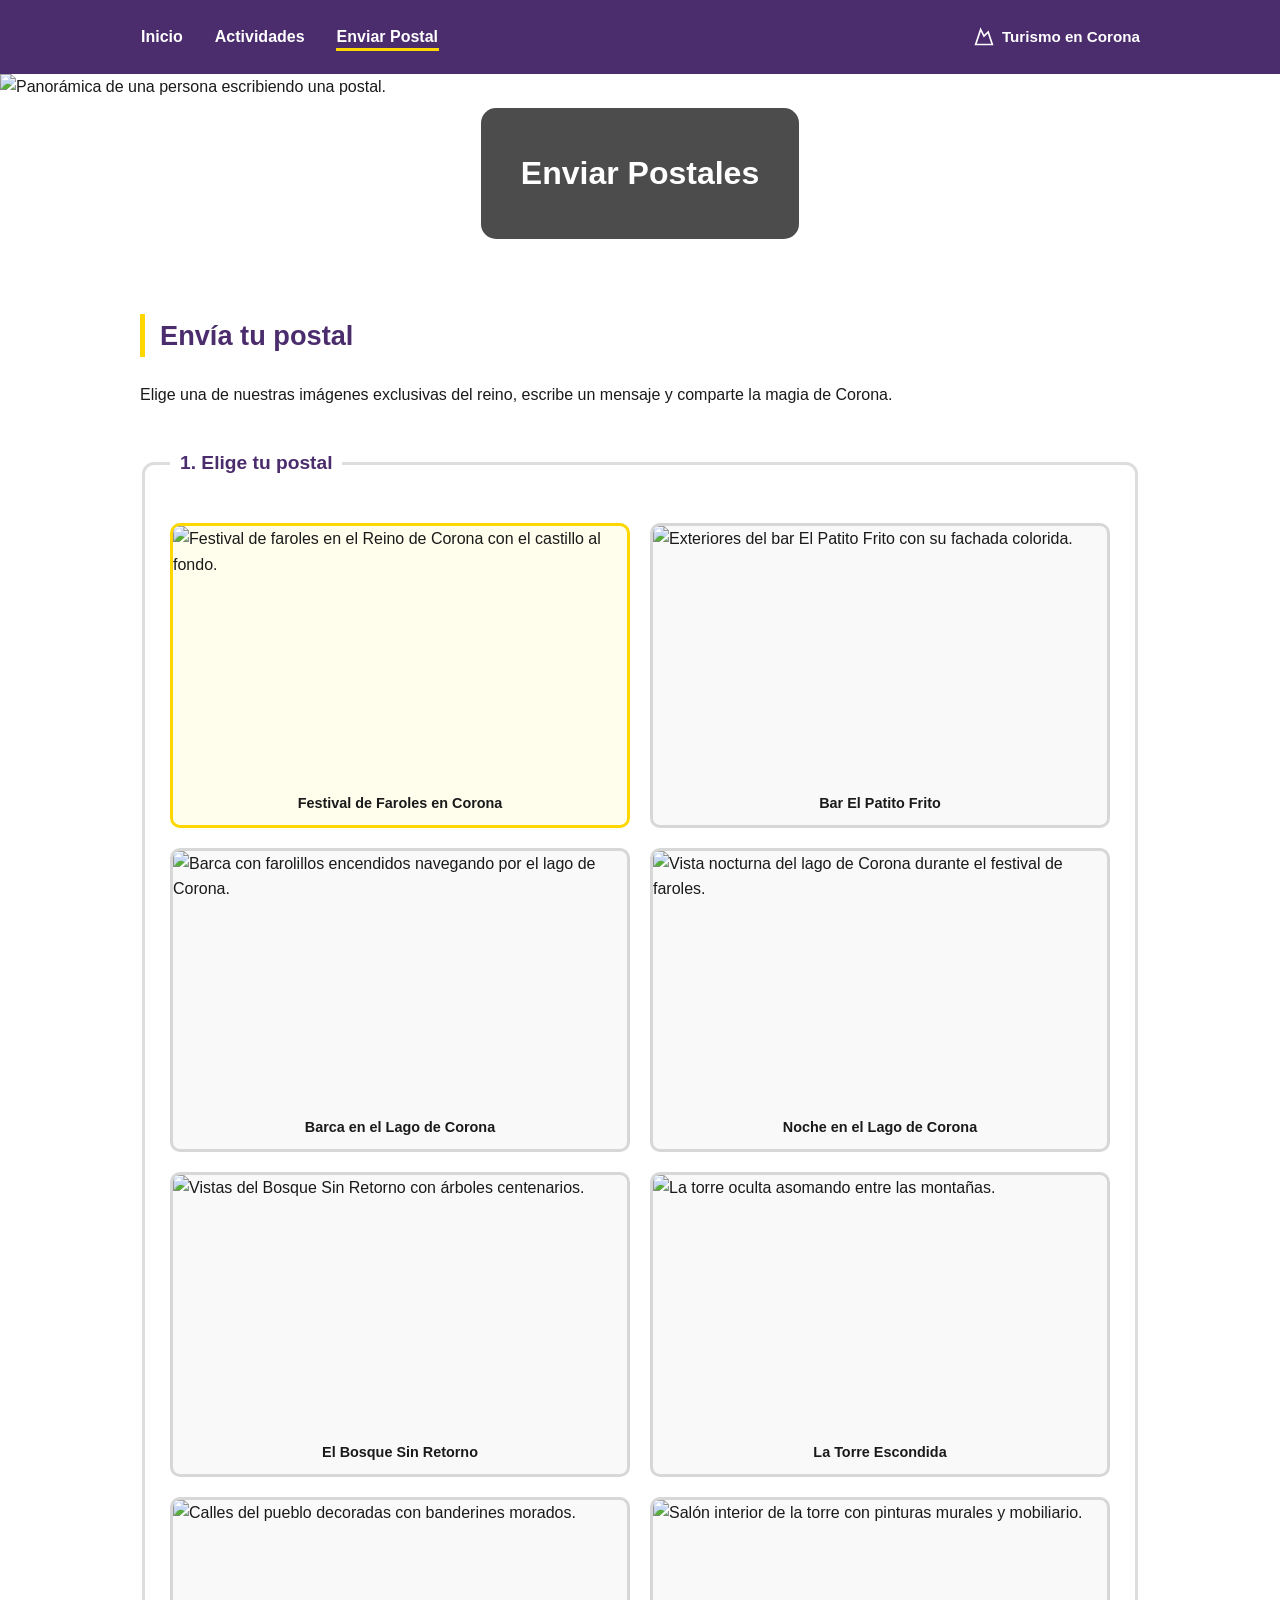
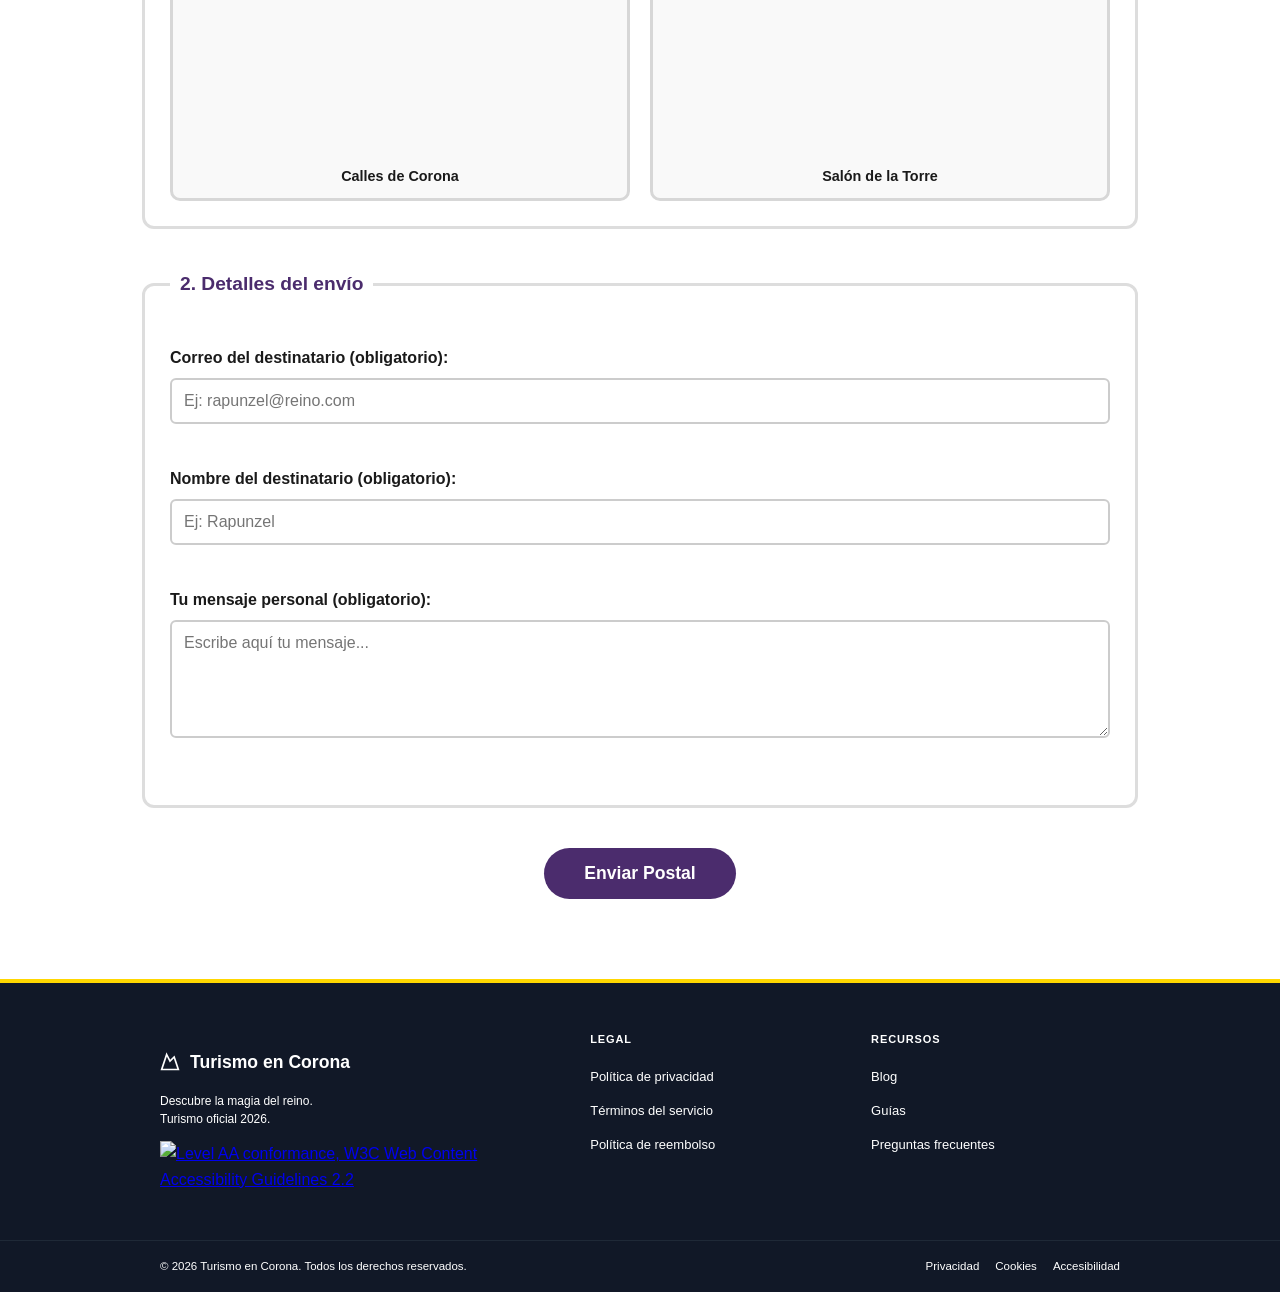
==== postales.html @ 6c82685d "Archivos 1" ====
<!DOCTYPE html>
<html lang="es">

<head>
    <meta charset="UTF-8">
    <meta name="viewport" content="width=device-width, initial-scale=1.0">
    <meta name="description" content="Personaliza y envía una postal virtual del Reino de Corona.">
    <title>Turismo en Corona - Postales</title>
    <link rel="icon" type="image/x-icon" href="./images/icono.svg">
    <link rel="stylesheet" href="style.css">
</head>

<body>

    <a class="saltar-contenido" href="#contenido-principal">Saltar al contenido principal</a>

    <header class="encabezado-sitio">
        <nav aria-label="Menú principal" class="nav-principal">
            <ul class="nav-lista">
                <li><a href="index.html">Inicio</a></li>
                <li><a href="actividades.html">Actividades</a></li>
                <li><a href="postales.html" aria-current="page">Enviar Postal</a></li>
            </ul>
            <div class="nav-marca" aria-hidden="true">
                <svg xmlns="http://www.w3.org/2000/svg" width="20" height="20" viewBox="0 0 24 24" fill="none"
                    stroke="currentColor" stroke-width="2" focusable="false">
                    <path d="m8 3 4 8 5-5 5 15H2L8 3z" />
                </svg>
                <span>Turismo en Corona</span>
            </div>
        </nav>
    </header>

    <section class="seccion-portada portada-secundaria" aria-label="Portada de enviar postales">
        <div class="portada-superposicion">
            <h1 class="portada-titulo">Enviar Postales</h1>
        </div>
        <img src="images/postales.png" alt="Panorámica de una persona escribiendo una postal." class="portada-imagen">
    </section>

    <main id="contenido-principal" class="contenedor-global">

        <section class="seccion-introduccion-formulario">
            <h2 class="titulo-seccion">Envía tu postal</h2>
            <p>Elige una de nuestras imágenes exclusivas del reino, escribe un mensaje y comparte la magia de Corona.
            </p>
        </section>

        <form action="#" method="post" class="formulario-postal" novalidate id="form-postal">

            <fieldset class="grupo-postales">
                <legend class="titulo-fieldset">1. Elige tu postal</legend>
                <div class="cuadricula-postales">
                    <div class="opcion-postal">
                        <input type="radio" id="p1" name="postal" value="reino" checked>
                        <label for="p1">
                            <img src="images/postal_reinoDeCorona.png"
                                alt="Festival de faroles en el Reino de Corona con el castillo al fondo.">
                            <span>Festival de Faroles en Corona</span>
                        </label>
                    </div>
                    <div class="opcion-postal">
                        <input type="radio" id="p2" name="postal" value="bar">
                        <label for="p2">
                            <img src="images/postal_barElPatitoFrito.png"
                                alt="Exteriores del bar El Patito Frito con su fachada colorida.">
                            <span>Bar El Patito Frito</span>
                        </label>
                    </div>
                    <div class="opcion-postal">
                        <input type="radio" id="p3" name="postal" value="barca">
                        <label for="p3">
                            <img src="images/postal_barcaLagoDeCorona.png"
                                alt="Barca con farolillos encendidos navegando por el lago de Corona.">
                            <span>Barca en el Lago de Corona</span>
                        </label>
                    </div>
                    <div class="opcion-postal">
                        <input type="radio" id="p4" name="postal" value="lago">
                        <label for="p4">
                            <img src="images/postal_lagoDeCorona.png"
                                alt="Vista nocturna del lago de Corona durante el festival de faroles.">
                            <span>Noche en el Lago de Corona</span>
                        </label>
                    </div>
                    <div class="opcion-postal">
                        <input type="radio" id="p5" name="postal" value="bosque">
                        <label for="p5">
                            <img src="images/postal_elBosqueSinRetorno.png"
                                alt="Vistas del Bosque Sin Retorno con árboles centenarios.">
                            <span>El Bosque Sin Retorno</span>
                        </label>
                    </div>
                    <div class="opcion-postal">
                        <input type="radio" id="p6" name="postal" value="torre">
                        <label for="p6">
                            <img src="images/postal_torre.png" alt="La torre oculta asomando entre las montañas.">
                            <span>La Torre Escondida</span>
                        </label>
                    </div>
                    <div class="opcion-postal">
                        <input type="radio" id="p7" name="postal" value="pueblo">
                        <label for="p7">
                            <img src="images/postal_calleDeCorona.png"
                                alt="Calles del pueblo decoradas con banderines morados.">
                            <span>Calles de Corona</span>
                        </label>
                    </div>
                    <div class="opcion-postal">
                        <input type="radio" id="p8" name="postal" value="salon">
                        <label for="p8">
                            <img src="images/postal_salonDeLaTorre.png"
                                alt="Salón interior de la torre con pinturas murales y mobiliario.">
                            <span>Salón de la Torre</span>
                        </label>
                    </div>
                </div>
            </fieldset>

            <fieldset class="datos-destinatario">
                <legend class="titulo-fieldset">2. Detalles del envío</legend>
                <div class="campo">
                    <label for="correo">Correo del destinatario (obligatorio):</label>
                    <input type="email" id="correo" name="correo" required placeholder="Ej: rapunzel@reino.com"
                        autocomplete="email" aria-describedby="error-correo" aria-invalid="false">
                    <span id="error-correo" class="mensaje-error" role="alert" aria-live="polite"></span>
                </div>
                <div class="campo">
                    <label for="nombre">Nombre del destinatario (obligatorio):</label>
                    <input type="text" id="nombre" name="nombre" required placeholder="Ej: Rapunzel" autocomplete="name"
                        aria-describedby="error-nombre" aria-invalid="false">
                    <span id="error-nombre" class="mensaje-error" role="alert" aria-live="polite"></span>
                </div>
                <div class="campo">
                    <label for="mensaje">Tu mensaje personal (obligatorio):</label>
                    <textarea id="mensaje" name="mensaje" rows="5" required placeholder="Escribe aquí tu mensaje..."
                        aria-describedby="error-mensaje" aria-invalid="false"></textarea>
                    <span id="error-mensaje" class="mensaje-error" role="alert" aria-live="polite"></span>
                </div>
            </fieldset>

            <div class="contenedor-boton">
                <button type="submit" class="boton-enviar">Enviar Postal</button>
            </div>

        </form>

    </main>

    <footer class="pie-sitio" aria-label="Pie de página">
        <div class="pie-interior">
            <div class="columna-info">
                <p class="pie-marca">
                    <svg xmlns="http://www.w3.org/2000/svg" width="20" height="20" viewBox="0 0 24 24" fill="none"
                        stroke="currentColor" stroke-width="2" aria-hidden="true" focusable="false">
                        <path d="m8 3 4 8 5-5 5 15H2L8 3z" />
                    </svg>
                    Turismo en Corona
                </p>
                <p class="pie-copyright">Descubre la magia del reino.<br>Turismo oficial 2026.</p>
                <a href="https://www.w3.org/WAI/WCAG2AA-Conformance" title="Explanation of WCAG 2 Level AA conformance">
                    <img height="31" width="88" src="https://www.w3.org/WAI/WCAG22/wcag2.2AA" alt="Level AA conformance,
            W3C Web Content Accessibility Guidelines 2.2">
                </a>
            </div>
            <nav aria-label="Información legal">
                <p class="pie-titulo-columna">Legal</p>
                <ul class="pie-enlaces">
                    <li><a href="#">Política de privacidad</a></li>
                    <li><a href="#">Términos del servicio</a></li>
                    <li><a href="#">Política de reembolso</a></li>
                </ul>
            </nav>
            <nav aria-label="Recursos del sitio">
                <p class="pie-titulo-columna">Recursos</p>
                <ul class="pie-enlaces">
                    <li><a href="#">Blog</a></li>
                    <li><a href="#">Guías</a></li>
                    <li><a href="#">Preguntas frecuentes</a></li>
                </ul>
            </nav>
        </div>
        <hr class="pie-separador" aria-hidden="true">
        <div class="pie-inferior">
            <p class="pie-inferior-texto">© 2026 Turismo en Corona. Todos los derechos reservados.</p>
            <div class="pie-inferior-enlaces">
                <a href="#">Privacidad</a>
                <a href="#">Cookies</a>
                <a href="#">Accesibilidad</a>
            </div>
        </div>
    </footer>

    <script src="validacion.js"></script>

</body>

</html>
---- style.css ----
/* ============================================
   VARIABLES GLOBALES
   ============================================ */
:root {
    --color-primario: #4b2c6d;
    --color-secundario: #ffd700;
    --color-texto: #1a1a1a;
    --color-fondo: #ffffff;
    --fuente-principal: Verdana, Arial, sans-serif;
}

/* ============================================
   BASE
   ============================================ */
body {
    font-family: var(--fuente-principal);
    line-height: 1.6;
    color: var(--color-texto);
    background-color: var(--color-fondo);
    margin: 0;
    padding: 0;
}

/* ============================================
   ENLACE PARA SALTAR AL CONTENIDO
   ============================================ */
.saltar-contenido {
    position: absolute;
    top: -100%;
    left: 0;
    background: var(--color-primario);
    color: white;
    padding: 10px 20px;
    font-weight: bold;
    text-decoration: none;
    z-index: 9999;
    border-radius: 0 0 6px 0;
    transition: top 0.2s;
}

.saltar-contenido:focus {
    top: 0;
    outline: 3px solid var(--color-secundario);
    outline-offset: 2px;
}

/* ============================================
   CONTENEDOR GLOBAL
   ============================================ */
.contenedor-global {
    max-width: 1000px;
    margin: 0 auto;
    padding: 0 30px;
}

p,
li,
h2,
h3 {
    text-align: left;
}

h3 {
    color: var(--color-primario);
}

.titulo-seccion {
    border-left: 5px solid var(--color-secundario);
    padding-left: 15px;
    margin: 40px 0 25px 0;
    color: var(--color-primario);
    font-size: 1.7rem;
}

/* ============================================
   ENCABEZADO Y NAVEGACIÓN
   ============================================ */
.encabezado-sitio {
    background-color: var(--color-primario);
    padding: 1.5rem 2rem;
}

.nav-principal {
    display: flex;
    align-items: center;
    justify-content: space-between;
    max-width: 1000px;
    margin: 0 auto;
}

.nav-lista {
    list-style: none;
    margin: 0;
    padding: 0;
    display: flex;
    gap: 30px;
}

.nav-lista a {
    color: white;
    text-decoration: none;
    font-weight: bold;
    padding: 3px 1px;
    border-bottom: 3px solid transparent;
    transition: border-color 0.3s ease;
}

[aria-current="page"] {
    border-bottom: 3px solid var(--color-secundario) !important;
}

.nav-lista a:hover,
.nav-lista a:focus {
    border-bottom: 3px solid var(--color-secundario);
    outline: none;
}

.nav-lista a:focus-visible {
    outline: 3px solid var(--color-secundario);
    outline-offset: 3px;
    border-radius: 2px;
}

.nav-marca {
    display: flex;
    align-items: center;
    gap: 8px;
    color: white;
    font-weight: bold;
    font-size: 0.95rem;
}

/* ============================================
   PORTADA (IMAGEN CON TÍTULO ENCIMA)
   ============================================ */
.seccion-portada {
    position: relative;
    width: 100%;
    height: 500px;
    overflow: hidden;
    display: flex;
    align-items: center;
    justify-content: center;
}

.portada-imagen {
    width: 100%;
    height: 100%;
    object-fit: cover;
    position: absolute;
    top: 0;
    left: 0;
    z-index: 1;
}

.portada-superposicion {
    position: relative;
    z-index: 2;
    text-align: center;
    color: white;
    background: rgba(0, 0, 0, 0.7);
    padding: 40px;
    border-radius: 15px;
    max-width: 80%;
}

.portada-titulo {
    font-family: var(--fuente-principal);
    font-size: 3rem;
    margin: 0;
}

.seccion-portada.portada-secundaria {
    height: 200px;
}

.portada-secundaria .portada-titulo {
    font-size: 2rem;
}

/* ============================================
   FRANJA DE IMAGEN
   ============================================ */
.franja-imagen {
    width: 100%;
    height: 150px;
    overflow: hidden;
    display: block;
}

.imagen-recortada {
    width: 100%;
    height: 100%;
    object-fit: cover;
    object-position: center 30%;
}

/* ============================================
   CUADRÍCULA DE DESTINOS Y TARJETAS
   ============================================ */
.cuadricula-destinos {
    display: grid;
    grid-template-columns: repeat(auto-fit, minmax(280px, 1fr));
    gap: 30px;
}

.tarjeta {
    background: #fff;
    border: 5px solid #d7d7d7;
    border-radius: 12px;
    overflow: hidden;
    box-shadow: 0 4px 15px rgba(0, 0, 0, 0.08);
}

.tarjeta-imagen-contenedor {
    height: 180px;
}

.tarjeta img {
    width: 100%;
    height: 100%;
    object-fit: cover;
}

.tarjeta-cuerpo {
    padding: 20px;
}

/* ============================================
   SECCIONES DE TEXTO
   ============================================ */
.seccion-introduccion,
.seccion-introduccion-actividades,
.seccion-introduccion-formulario {
    margin-bottom: 40px;
}

/* ============================================
   FORMULARIO DE POSTALES
   ============================================ */
.formulario-postal {
    margin: 40px 0;
}

fieldset {
    border: 3px solid #ddd;
    border-radius: 12px;
    padding: 25px;
    margin-bottom: 40px;
}

.titulo-fieldset {
    font-weight: bold;
    color: var(--color-primario);
    font-size: 1.2rem;
    padding: 0 10px;
    margin-bottom: 20px;
}

.cuadricula-postales {
    display: grid;
    grid-template-columns: 1fr 1fr;
    gap: 20px;
}

.opcion-postal {
    position: relative;
}

.opcion-postal input[type="radio"] {
    position: absolute;
    opacity: 0;
    width: 0;
    height: 0;
}

.opcion-postal label {
    display: flex;
    flex-direction: column;
    cursor: pointer;
    border: 3px solid #d7d7d7;
    border-radius: 10px;
    overflow: hidden;
    transition: all 0.2s ease;
    background: #f9f9f9;
}

.opcion-postal img {
    width: 100%;
    aspect-ratio: 16 / 9;
    object-fit: cover;
}

.opcion-postal span {
    padding: 10px;
    text-align: center;
    font-weight: bold;
    font-size: 0.9rem;
}

.opcion-postal input[type="radio"]:checked+label {
    border-color: var(--color-secundario);
    background-color: #fffdec;
}

.opcion-postal input[type="radio"]:focus-visible+label {
    outline: 3px solid var(--color-primario);
    outline-offset: 2px;
}

/* ============================================
   CAMPOS DE TEXTO
   ============================================ */
.campo {
    display: flex;
    flex-direction: column;
    margin-bottom: 20px;
}

.campo label {
    font-weight: bold;
    margin-bottom: 8px;
}

.campo input,
.campo textarea {
    padding: 12px;
    border: 2px solid #ccc;
    border-radius: 6px;
    font-family: var(--fuente-principal);
    font-size: 1rem;
}

.campo input:focus,
.campo textarea:focus {
    border-color: var(--color-primario);
    outline: 3px solid var(--color-primario);
    outline-offset: 0;
    box-shadow: 0 0 5px rgba(75, 44, 109, 0.3);
}

.mensaje-error {
    display: block;
    color: #b91c1c;
    font-weight: bold;
    font-size: 0.85rem;
    margin-top: 5px;
    min-height: 1.2em;
}

.campo input[aria-invalid="true"],
.campo textarea[aria-invalid="true"] {
    border: 2px solid #b91c1c !important;
    background-color: #fffafa;
}

/* ============================================
   BOTÓN DE ENVÍO
   ============================================ */
.contenedor-boton {
    text-align: center;
}

.boton-enviar {
    background-color: var(--color-primario);
    color: white;
    padding: 15px 40px;
    border: none;
    border-radius: 30px;
    font-size: 1.1rem;
    font-weight: bold;
    cursor: pointer;
}

.boton-enviar:hover {
    background-color: #351f4d;
    box-shadow: 0 4px 15px rgba(0, 0, 0, 0.2);
}

.boton-enviar:focus-visible {
    outline: 3px solid var(--color-secundario);
    outline-offset: 4px;
    background-color: #351f4d;
}

/* ============================================
   ACTIVIDADES MULTIMEDIA
   ============================================ */
.cuadricula-multimedia {
    display: flex;
    flex-direction: column;
    gap: 40px;
    margin-bottom: 60px;
}

.tarjeta-multimedia {
    background: #ffffff;
    border: 1px solid #ddd;
    border-radius: 12px;
    box-shadow: 0 2px 10px rgba(0, 0, 0, 0.05);
}

.tarjeta-multimedia .tarjeta-cuerpo {
    padding: 30px;
}

.tarjeta-multimedia h3 {
    margin-top: 0;
    color: var(--color-primario);
    font-size: 1.4rem;
}

.control-multimedia {
    margin-top: 20px;
    background: #fff;
    padding: 15px;
    border-radius: 8px;
    border: 1px solid #ddd;
}

.envoltorio-video {
    margin-top: 20px;
    background: #000;
    border-radius: 8px;
    overflow: hidden;
    line-height: 0;
}

.envoltorio-video video {
    width: 100%;
    height: auto;
    display: block;
    box-shadow: 0 4px 10px rgba(0, 0, 0, 0.3);
}

.texto-apoyo {
    display: block;
    margin-top: 15px;
    font-size: 0.85rem;
    color: #444;
    font-style: italic;
    border-left: 3px solid var(--color-primario);
    padding-left: 10px;
}

.transcripcion {
    margin-top: 15px;
    border: 1px solid #ddd;
    border-radius: 6px;
    padding: 10px 15px;
    line-height: 1.6;
}

.transcripcion summary {
    padding: 10px;
    background: #f3f4f6;
    border-radius: 6px;
    margin-top: 10px;
}

.transcripcion-contenido {
    margin-top: 10px;
    font-size: 0.9rem;
    color: #333;
}

audio {
    width: 100%;
    height: 45px;
}

/* ============================================
   PIE DE PÁGINA
   ============================================ */
.pie-sitio {
    background: #111827;
    color: white;
    font-family: var(--fuente-principal);
    padding: 3rem 0 0 0;
    margin-top: 80px;
    border-top: 4px solid var(--color-secundario);
}

.pie-interior {
    max-width: 960px;
    margin: 0 auto;
    display: grid;
    grid-template-columns: 1.6fr 1fr 1fr;
    gap: 2rem;
    padding: 0 2rem 3rem 2rem;
    align-items: start;
}

.pie-marca {
    display: flex;
    align-items: center;
    gap: 10px;
    font-weight: bold;
    font-size: 1.1rem;
    color: white;
    margin-bottom: 1rem;
}

.pie-copyright {
    font-size: 12px;
    color: white;
    margin: 0.4rem 0 0.8rem 0;
    line-height: 1.5;
}

.pie-titulo-columna {
    font-size: 11px;
    font-weight: bold;
    text-transform: uppercase;
    letter-spacing: 0.08em;
    color: white;
    margin: 0 0 0.9rem 0;
}

.pie-enlaces {
    list-style: none;
    margin: 0;
    padding: 0;
    display: flex;
    flex-direction: column;
    gap: 0.55rem;
}

.pie-enlaces li {
    margin: 0;
    padding: 0;
}

.pie-enlaces a {
    color: white;
    text-decoration: none;
    font-size: 13px;
    transition: color 0.18s ease;
}

.pie-enlaces a:hover,
.pie-enlaces a:focus {
    color: var(--color-secundario);
    text-decoration: underline;
    outline: none;
}

.pie-enlaces a:focus-visible {
    outline: 2px solid var(--color-secundario);
    outline-offset: 2px;
    border-radius: 2px;
}

.pie-separador {
    border: none;
    border-top: 1px solid #1f2937;
    margin: 0;
}

.pie-inferior {
    max-width: 960px;
    margin: 0 auto;
    padding: 1rem 2rem;
    display: flex;
    align-items: center;
    justify-content: space-between;
    flex-wrap: wrap;
    gap: 0.5rem;
}

.pie-inferior-texto {
    font-size: 11.5px;
    color: white;
    margin: 0;
}

.pie-inferior-enlaces {
    display: flex;
    gap: 1rem;
}

.pie-inferior-enlaces a {
    font-size: 11.5px;
    color: white;
    text-decoration: none;
    transition: color 0.18s;
}

.pie-inferior-enlaces a:hover {
    color: var(--color-secundario);
    text-decoration: underline;
}

.pie-inferior-enlaces a:focus-visible {
    outline: 1px solid var(--color-secundario);
    outline-offset: 2px;
    border-radius: 1px;
}

/* ============================================
   RESPONSIVE
   ============================================ */
@media (max-width: 600px) {
    .cuadricula-postales {
        grid-template-columns: 1fr;
    }

    .pie-interior {
        grid-template-columns: 1fr;
    }

    .pie-inferior {
        flex-direction: column;
        align-items: flex-start;
    }

    .nav-principal {
        flex-direction: column;
        gap: 1rem;
        align-items: flex-start;
    }

    .portada-titulo {
        font-size: 2rem;
    }
}
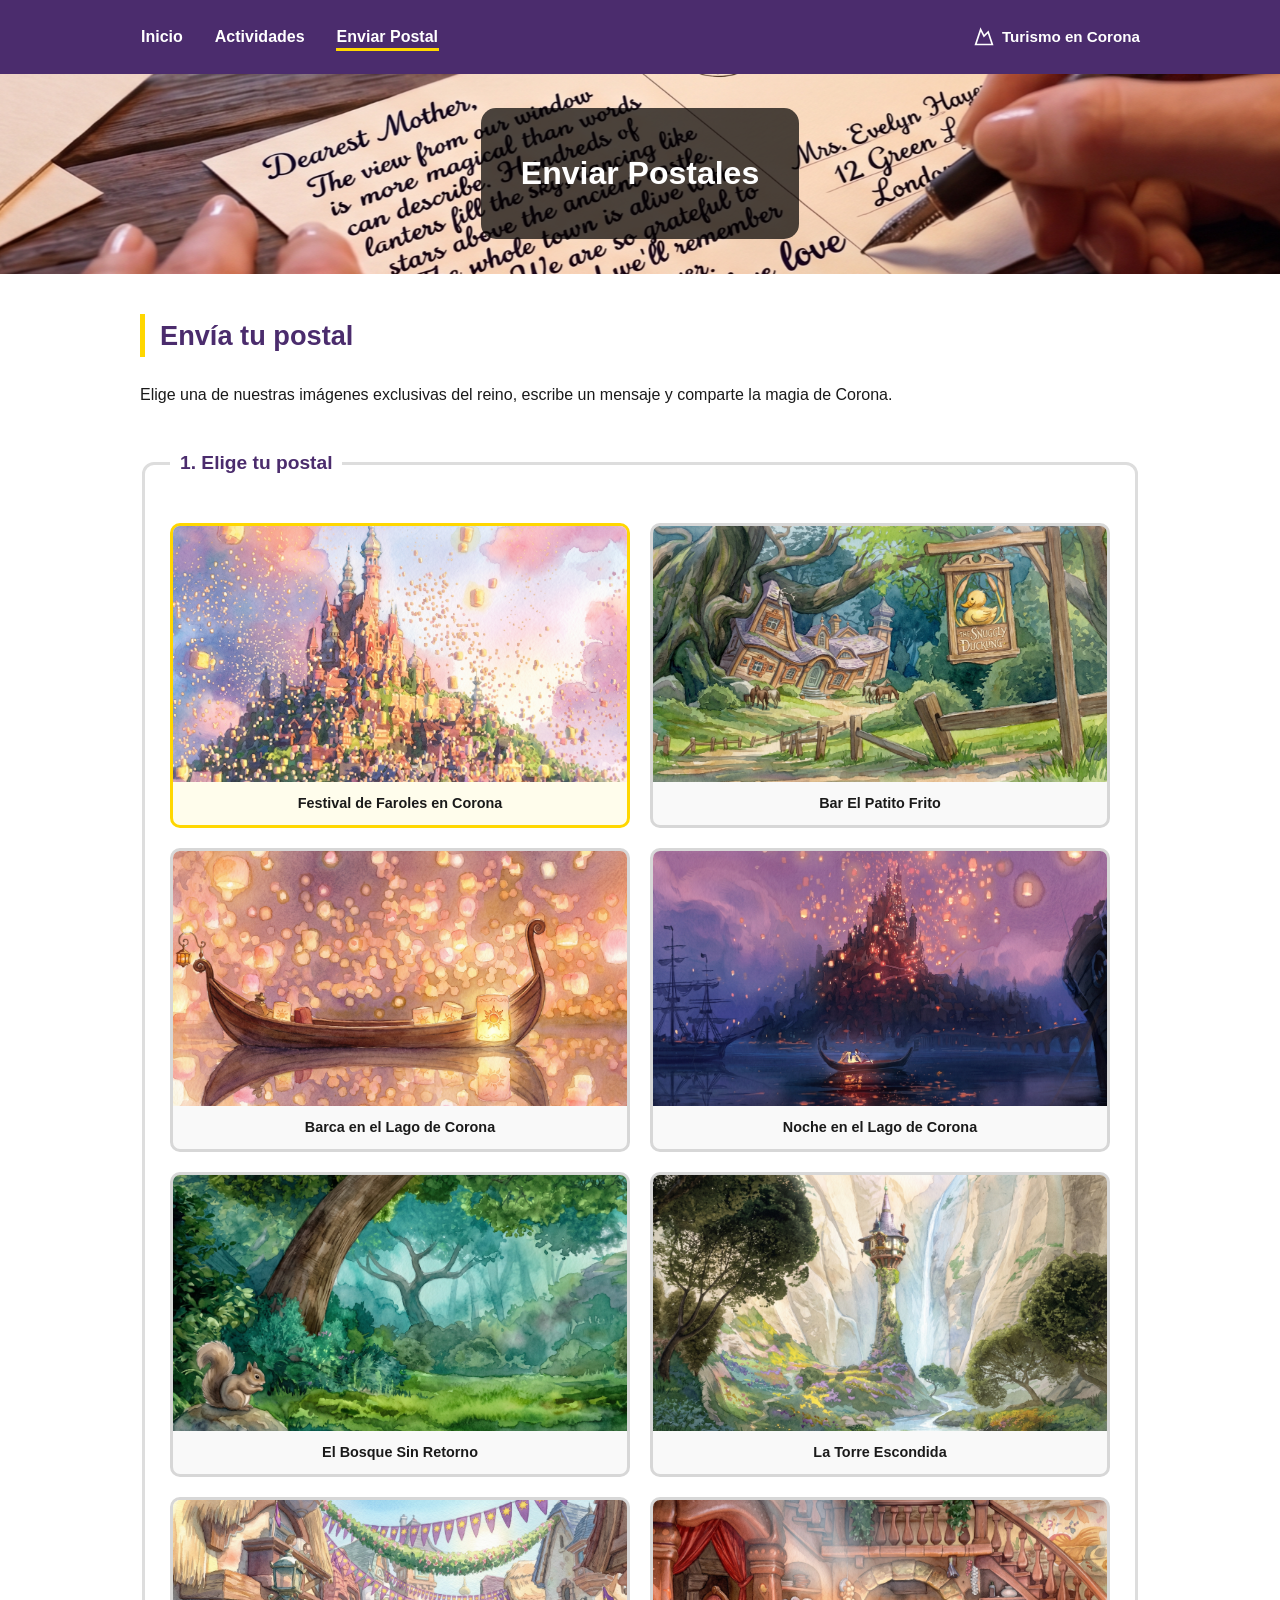
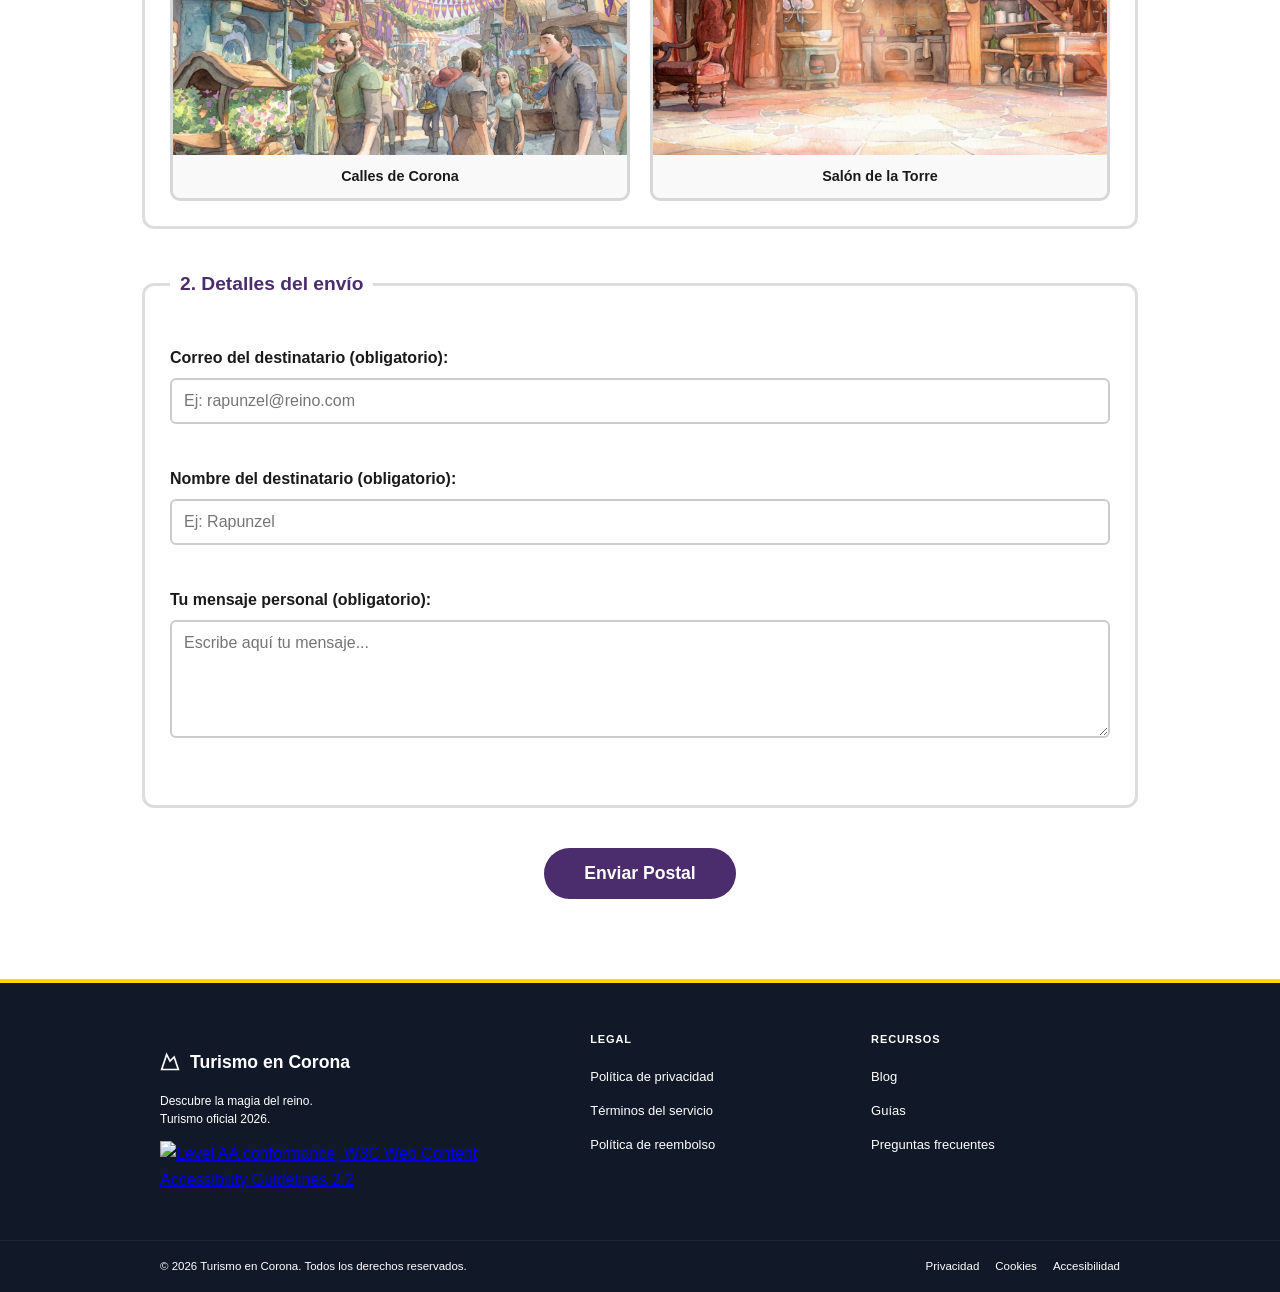
==== commit 9964dfa5: "Correcciones" ====
--- a/postales.html
+++ b/postales.html
@@ -46,7 +46,7 @@
             </p>
         </section>
 
-        <form action="#" method="post" class="formulario-postal" novalidate id="form-postal">
+        <form action="#" method="get" class="formulario-postal" novalidate id="form-postal">
 
             <fieldset class="grupo-postales">
                 <legend class="titulo-fieldset">1. Elige tu postal</legend>
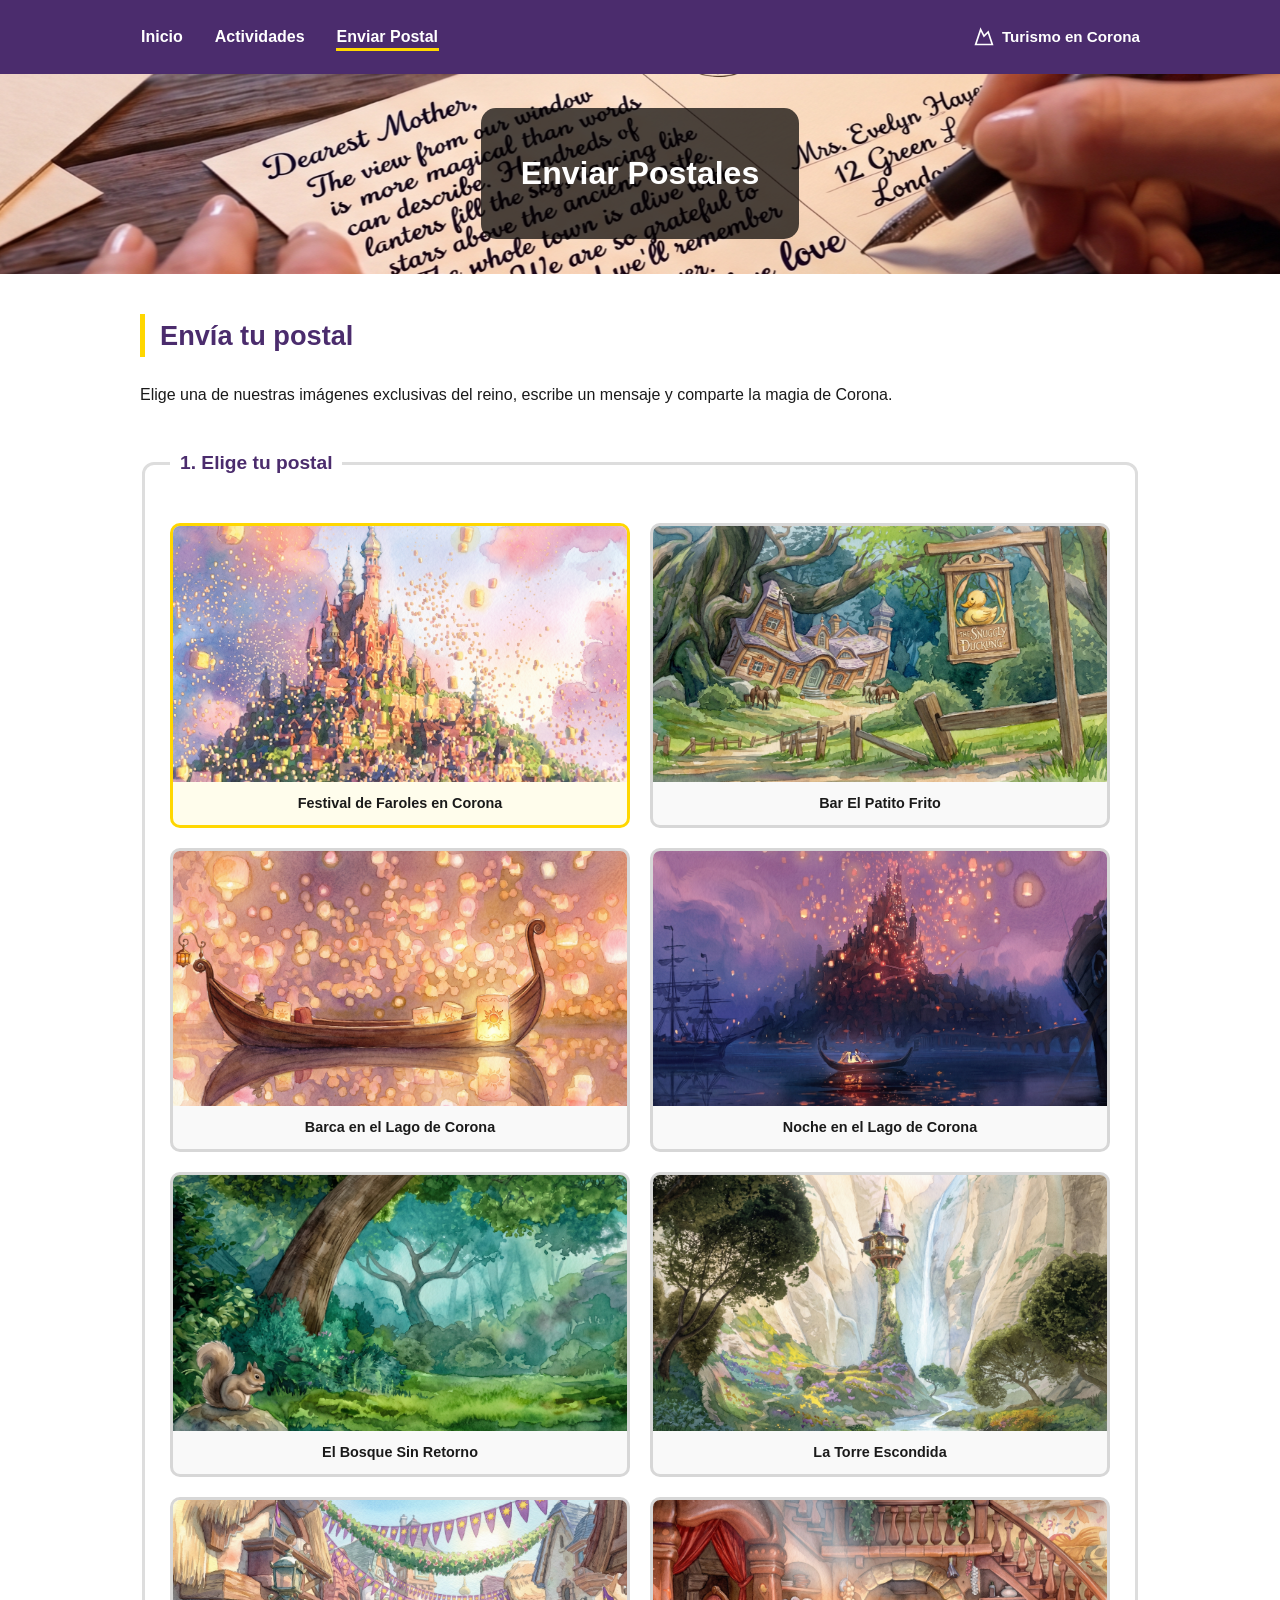
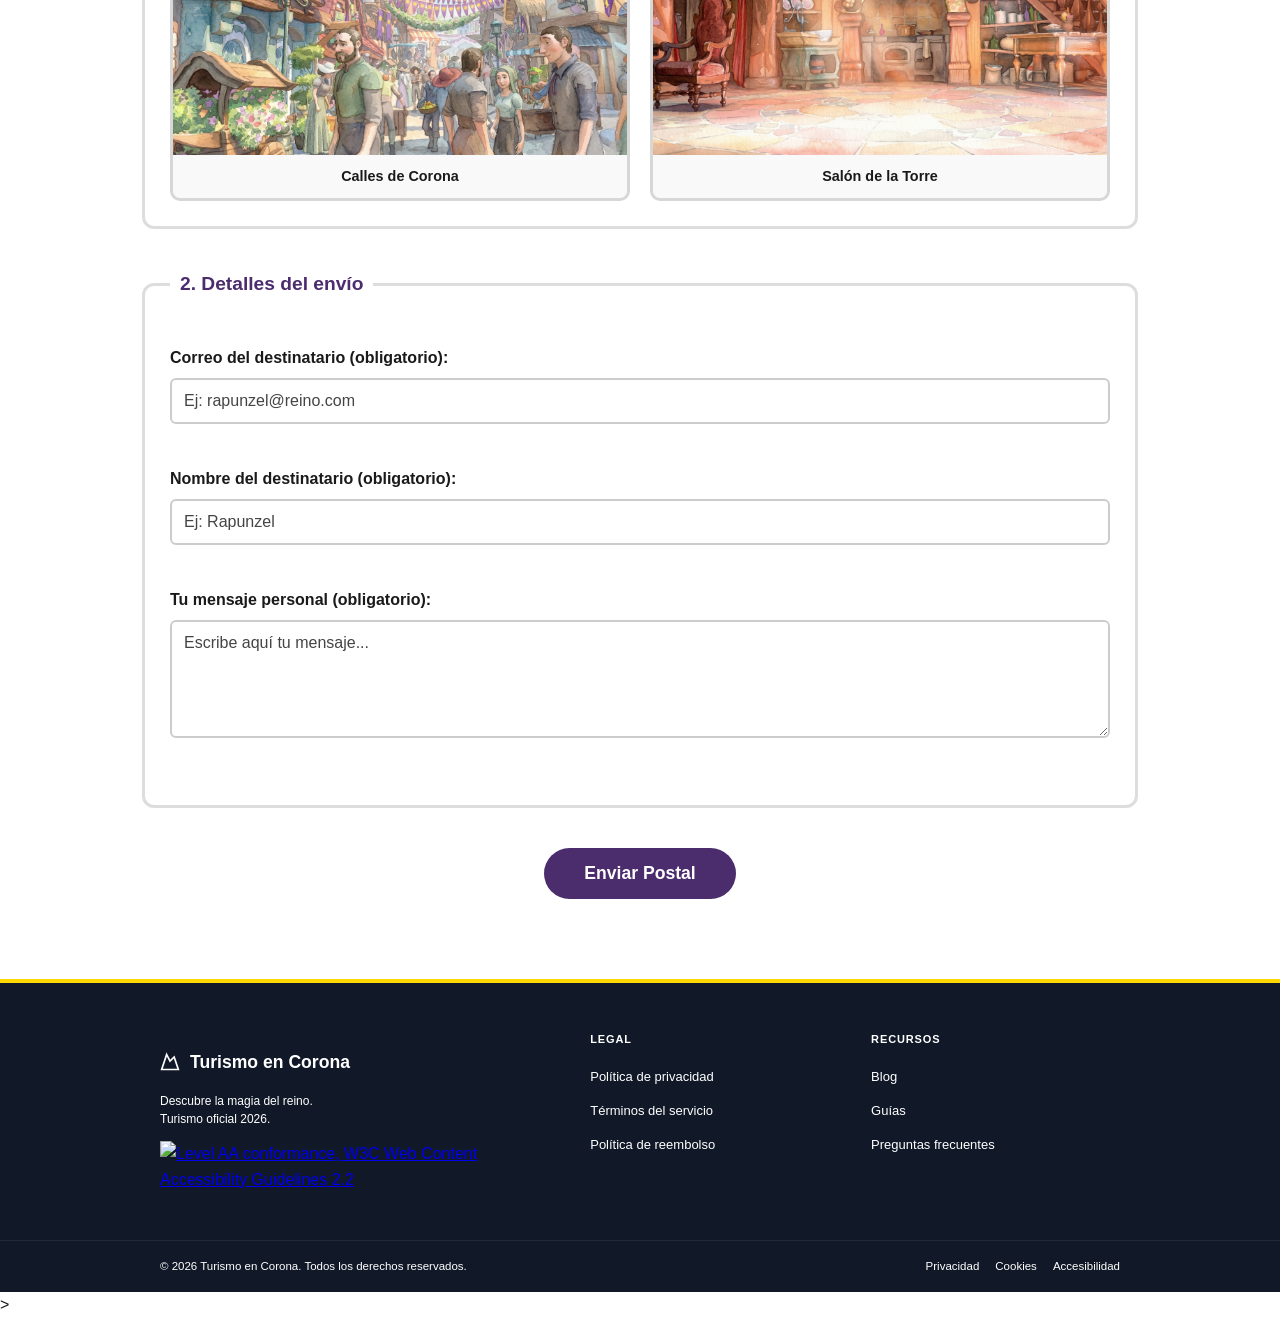
==== commit 8cf1814e: "Correcciones" ====
--- a/postales.html
+++ b/postales.html
@@ -195,4 +195,4 @@
 
 </body>
 
-</html>+</html>>
--- a/style.css
+++ b/style.css
@@ -337,6 +337,17 @@
     outline: 3px solid var(--color-primario);
     outline-offset: 0;
     box-shadow: 0 0 5px rgba(75, 44, 109, 0.3);
+}
+
+.campo input::placeholder,
+.campo textarea::placeholder {
+    color: #444444;
+    opacity: 1;
+}
+
+.campo input:focus::placeholder,
+.campo textarea:focus::placeholder {
+    color: #4b2c6d;
 }
 
 .mensaje-error {
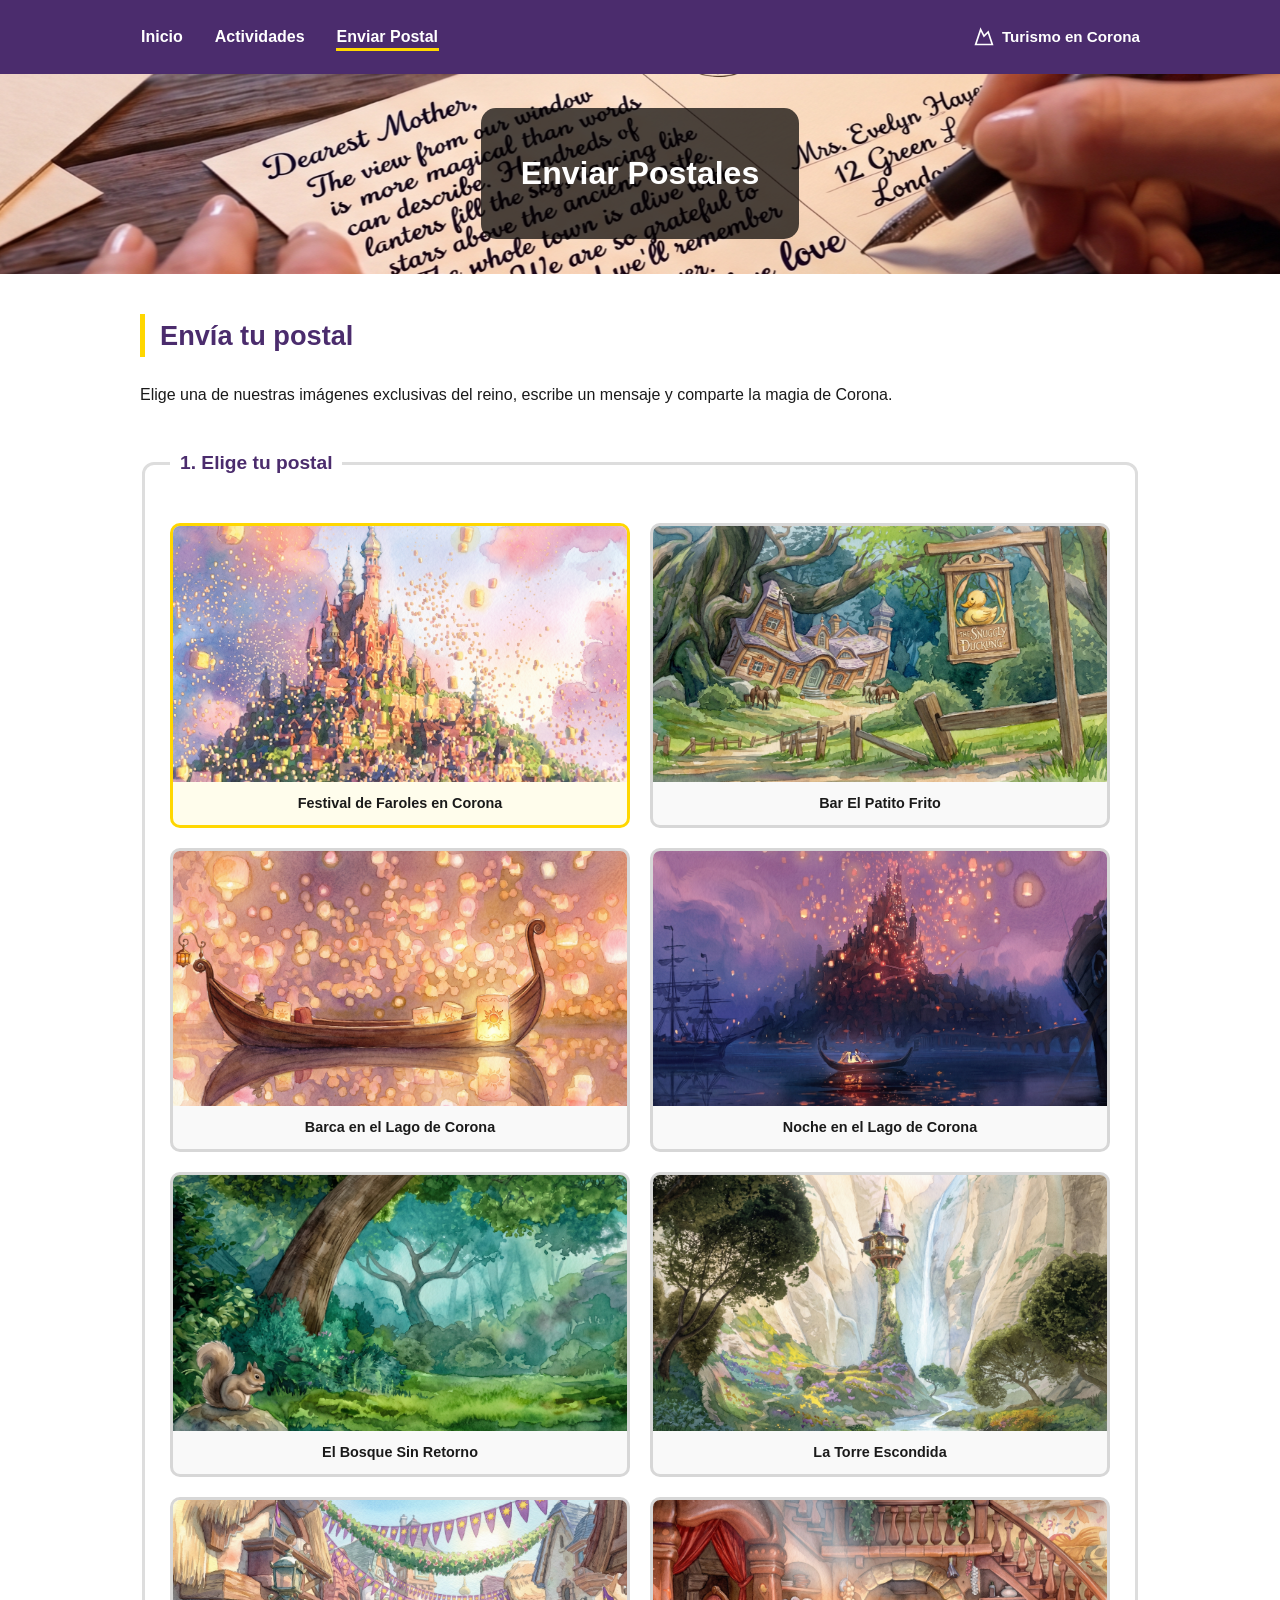
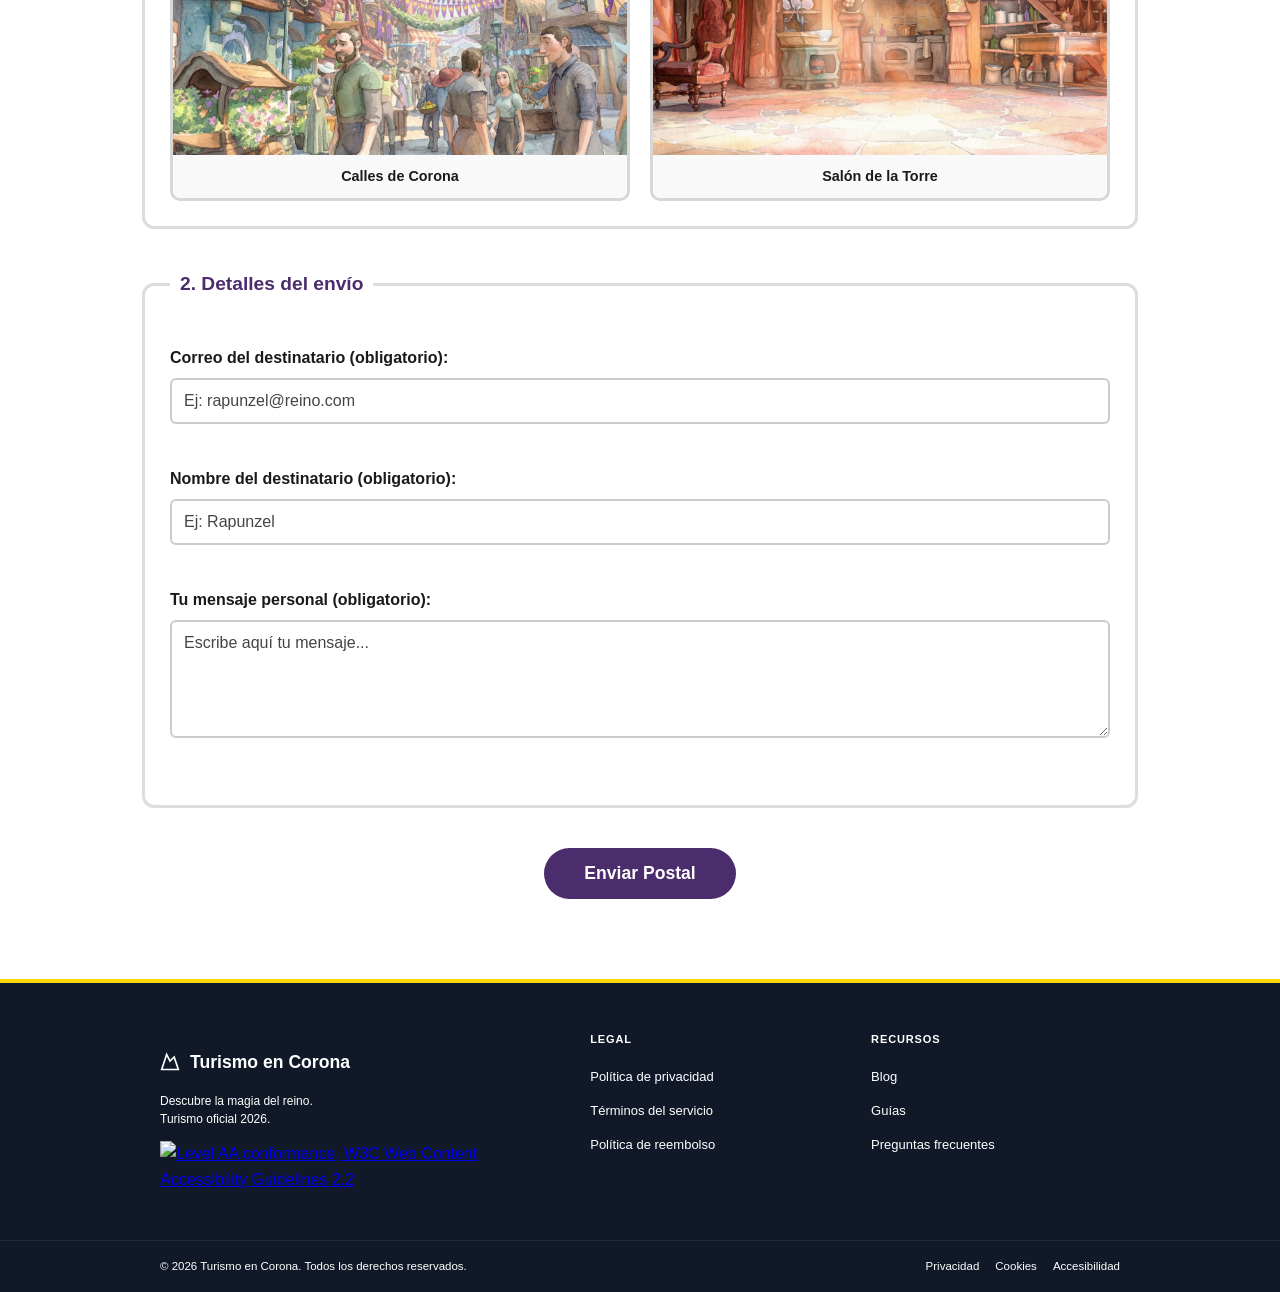
==== commit 5655b2b7: "Corrección" ====
--- a/postales.html
+++ b/postales.html
@@ -195,4 +195,4 @@
 
 </body>
 
-</html>>+</html>
